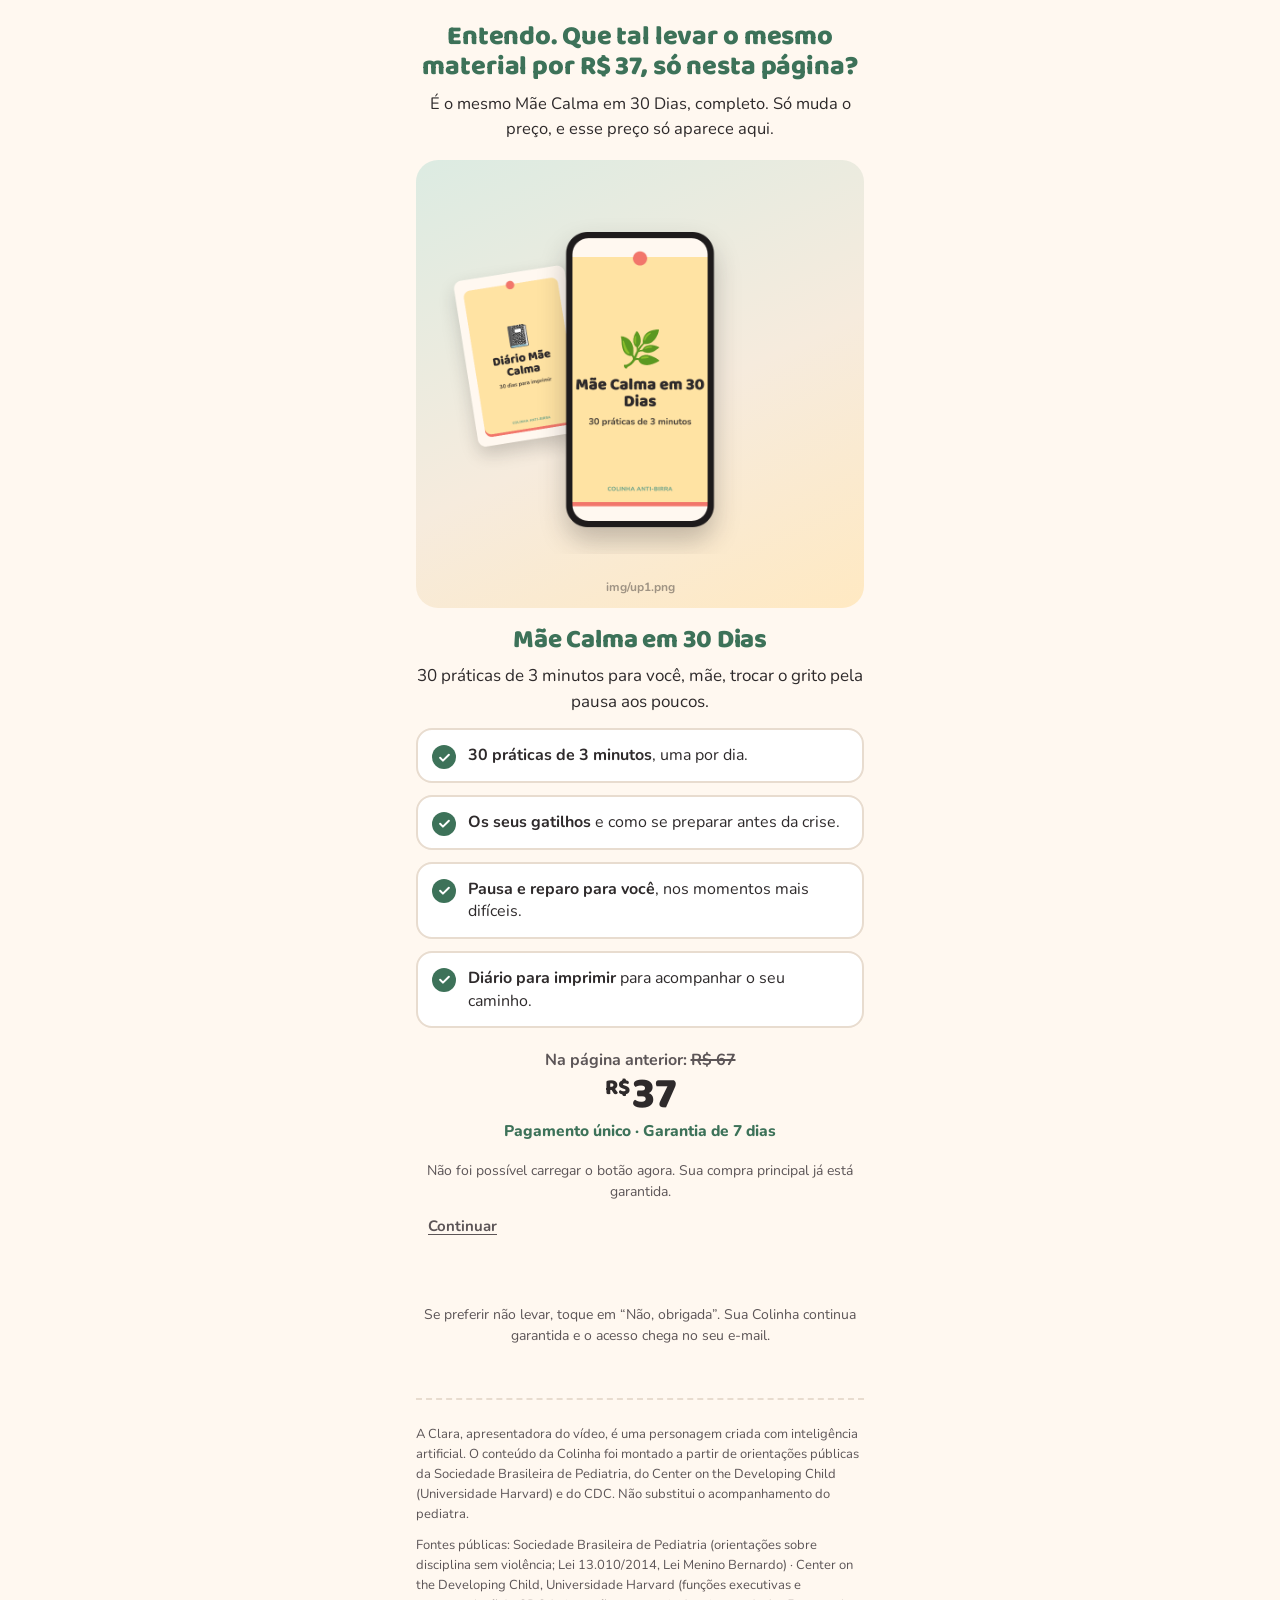
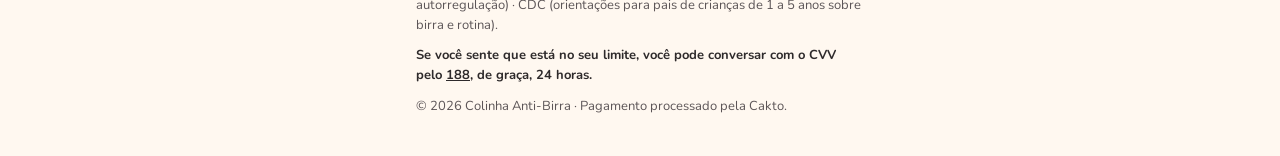
==== downsell-1.html @ 464ba3e7 "Funil Colinha Anti-Birra: quiz, oferta, upsells e downsells Co-Authored-By: Claude Opus 5.5 <noreply" ====
<!doctype html>
<html lang="pt-BR">
<head>
  <meta charset="utf-8">
  <meta name="viewport" content="width=device-width, initial-scale=1, viewport-fit=cover">
  <title>Mãe Calma em 30 Dias · Colinha Anti-Birra</title>
  <meta name="robots" content="noindex, nofollow">
  <meta name="theme-color" content="#FFF8F0">
  <link rel="icon" href="data:image/svg+xml,%3Csvg xmlns='http://www.w3.org/2000/svg' viewBox='0 0 100 100'%3E%3Ctext y='.9em' font-size='90'%3E%F0%9F%A7%A1%3C/text%3E%3C/svg%3E">
  <link rel="preconnect" href="https://fonts.googleapis.com">
  <link rel="preconnect" href="https://fonts.gstatic.com" crossorigin>
  <link rel="stylesheet" href="https://fonts.googleapis.com/css2?family=Baloo+2:wght@600;700;800&family=Nunito:wght@400;600;700&display=swap">
  <link rel="stylesheet" href="css/estilo.css">
  <style>cakto-upsell-accept:not(:defined), cakto-upsell-reject:not(:defined) { visibility: hidden; }</style>

  <!-- UTMify: UTMs -->
  <script src="https://cdn.utmify.com.br/scripts/utms/latest.js" data-utmify-prevent-xcod-sck data-utmify-prevent-subids async defer></script>

  <script src="config.js" defer></script>
  <script src="js/rastreio.js" defer></script>
  <script src="js/pos-compra.js" defer></script>
</head>
<body data-pagina="downsell-1">
  <main class="pagina">
    <section class="upsell">
      <h1>Entendo. Que tal levar o mesmo material por R$ 37, só nesta página?</h1>
      <p class="lead">É o mesmo Mãe Calma em 30 Dias, completo. Só muda o preço, e esse preço só aparece aqui.</p>

      <div class="midia midia--quadrada midia--contain" data-ph="img/up1.png">
        <img src="img/up1.png" alt="Mãe Calma em 30 Dias: práticas diárias e diário para imprimir" width="1080" height="1080" decoding="async" onerror="this.remove()">
      </div>

      <h2 class="produto-nome">Mãe Calma em 30 Dias</h2>
      <p class="produto-desc">30 práticas de 3 minutos para você, mãe, trocar o grito pela pausa aos poucos.</p>

      <ul class="lista-check">
          <li><strong>30 práticas de 3 minutos</strong>, uma por dia.</li>
          <li><strong>Os seus gatilhos</strong> e como se preparar antes da crise.</li>
          <li><strong>Pausa e reparo para você</strong>, nos momentos mais difíceis.</li>
          <li><strong>Diário para imprimir</strong> para acompanhar o seu caminho.</li>
      </ul>

      <div class="preco-up">
        <p class="de">Na página anterior: <s>R$ 67</s></p>
        <div class="valor"><small>R$</small>37</div>
        <p class="condicao">Pagamento único · Garantia de 7 dias</p>
      </div>

      <!-- Botão de um clique da Cakto: montado pelo js/pos-compra.js com o offer-id "ds1" do config.js.
           Aceitar → upsell-2.html · Recusar → upsell-2.html
           ("fim" = fim do funil: "members_area" da Cakto ou obrigado.html, conforme o AREA_MEMBROS_URL do config.js) -->
      <div class="cakto-area" id="cakto-area"
           data-oferta="ds1" data-tipo="downsell"
           data-aceitar="upsell-2.html" data-recusar="upsell-2.html"
           data-texto-sim="Sim, quero adicionar por R$ 37"></div>

      <p class="nota-up">Se preferir não levar, toque em “Não, obrigada”. Sua Colinha continua garantida e o acesso chega no seu <span class="sem-quebra">e-mail</span>.</p>
    </section>

    <footer class="rodape">
      <p>A Clara, apresentadora do vídeo, é uma personagem criada com inteligência artificial. O conteúdo da Colinha foi montado a partir de orientações públicas da Sociedade Brasileira de Pediatria, do Center on the Developing Child (Universidade Harvard) e do CDC. Não substitui o acompanhamento do pediatra.</p>
      <p>Fontes públicas: Sociedade Brasileira de Pediatria (orientações sobre disciplina sem violência; Lei 13.010/2014, Lei Menino Bernardo) · Center on the Developing Child, Universidade Harvard (funções executivas e autorregulação) · CDC (orientações para pais de crianças de 1 a 5 anos sobre birra e rotina).</p>
      <p class="cvv">Se você sente que está no seu limite, você pode conversar com o CVV pelo <a href="tel:188">188</a>, de graça, 24 horas.</p>
      <p data-suporte-linha>Suporte: <a data-suporte-email href="#">e-mail de suporte</a></p>
      <p>© 2026 Colinha Anti-Birra · Pagamento processado pela Cakto.</p>
    </footer>
  </main>
</body>
</html>
---- css/estilo.css ----
/* Colinha Anti-Birra · estilos do funil (mobile first, 390 px)
   Cores do briefing. Para texto, usamos tons mais escuros do sálvia e do coral,
   porque os tons originais não têm contraste suficiente sobre o creme. */
:root {
  --creme: #FFF8F0;
  --salvia: #6FA58C;
  --salvia-escuro: #3D7259;   /* títulos: 5,3:1 sobre o creme */
  --salvia-claro: #E3EFE8;
  --coral: #F2766B;           /* destaques e detalhes */
  --coral-botao: #D44F44;     /* fundo dos botões: texto branco a 4,2:1 */
  --coral-sombra: #A93B32;
  --coral-texto: #B9443A;     /* coral para texto pequeno */
  --grafite: #2E2A2B;
  --texto-suave: #5C5557;     /* 6,9:1 sobre o creme */
  --manteiga: #FFE3A3;
  --manteiga-claro: #FFF0CC;
  --branco: #FFFFFF;
  --borda: #E8DCCF;
  --raio: 18px;
  --sombra: 0 1px 0 rgba(46, 42, 43, .05), 0 8px 24px rgba(46, 42, 43, .07);
  --titulo: 'Baloo 2', ui-rounded, system-ui, -apple-system, 'Segoe UI', Roboto, sans-serif;
  --texto: 'Nunito', system-ui, -apple-system, 'Segoe UI', Roboto, sans-serif;
}

*, *::before, *::after { box-sizing: border-box; }
html { -webkit-text-size-adjust: 100%; }
body {
  margin: 0;
  background: var(--creme);
  color: var(--grafite);
  font-family: var(--texto);
  font-size: 17px;
  line-height: 1.5;
  -webkit-font-smoothing: antialiased;
}
img, video { display: block; max-width: 100%; }
[hidden] { display: none !important; }
a { color: var(--salvia-escuro); }
button { font: inherit; }
:focus-visible { outline: 3px solid var(--grafite); outline-offset: 3px; border-radius: 6px; }

h1, h2, h3 {
  font-family: var(--titulo);
  color: var(--salvia-escuro);
  line-height: 1.12;
  margin: 0;
  letter-spacing: -.005em;
}
h1 { font-weight: 800; font-size: 28px; }
h2 { font-weight: 800; font-size: 25px; }
h3 { font-weight: 700; font-size: 20px; }
p { margin: 0; }

.pagina { max-width: 480px; margin: 0 auto; padding: 0 16px; }

.marca-texto {
  background: linear-gradient(180deg, transparent 52%, var(--manteiga) 52%);
  color: var(--grafite);
  padding: 0 2px;
  -webkit-box-decoration-break: clone;
  box-decoration-break: clone;
}
.sem-quebra { white-space: nowrap; }
.so-leitor {
  position: absolute; width: 1px; height: 1px; overflow: hidden;
  clip: rect(0 0 0 0); white-space: nowrap;
}

/* ---------- Selo ---------- */
.selo {
  display: inline-flex; align-items: center; gap: 6px;
  background: var(--salvia-claro);
  color: var(--salvia-escuro);
  font-weight: 800; font-size: 14px;
  padding: 5px 12px;
  border-radius: 999px;
  border: 1.5px solid rgba(61, 114, 89, .18);
}

/* ---------- Botões ---------- */
.btn {
  display: flex; align-items: center; justify-content: center;
  width: 100%;
  min-height: 56px;
  padding: 12px 18px;
  border: 0;
  border-radius: 16px;
  background: var(--coral-botao);
  color: var(--branco);
  font-family: var(--titulo);
  font-weight: 800;
  font-size: 19px;
  line-height: 1.15;
  letter-spacing: .02em;
  text-align: center;
  text-decoration: none;
  cursor: pointer;
  box-shadow: 0 4px 0 var(--coral-sombra);
  transition: transform .08s ease, box-shadow .08s ease, filter .15s ease;
  -webkit-tap-highlight-color: transparent;
}
.btn:hover { filter: brightness(.96); }
.btn:active { transform: translateY(3px); box-shadow: 0 1px 0 var(--coral-sombra); }
.btn[disabled] {
  background: #CFC6BC; color: #4A4446; box-shadow: none; cursor: not-allowed; filter: none;
}
.btn--pulso { animation: pulso 2.4s ease-in-out infinite; }
@keyframes pulso {
  0%, 100% { transform: scale(1); }
  50% { transform: scale(1.025); }
}

.link-discreto {
  display: inline-flex; align-items: center; justify-content: center;
  min-height: 48px; padding: 8px 12px;
  background: none; border: 0;
  color: var(--texto-suave);
  font-size: 15px; font-weight: 700;
  text-decoration: underline; text-underline-offset: 3px;
  cursor: pointer;
}

/* ---------- Mídia com placeholder (some quando a imagem carrega) ---------- */
.midia {
  position: relative;
  overflow: hidden;
  border-radius: 22px;
  background: linear-gradient(155deg, #DCEBE2 0%, #F6EBDD 55%, #FFE9C2 100%);
}
.midia::after {
  content: attr(data-ph);
  position: absolute; left: 0; right: 0; bottom: 12px;
  text-align: center;
  font-size: 12px; font-weight: 700;
  color: rgba(46, 42, 43, .45);
}
.midia > img, .midia > video {
  position: absolute; inset: 0;
  width: 100%; height: 100%;
  object-fit: cover;
  z-index: 1;
}
.midia--contain > img { object-fit: contain; }
.midia--quadrada { aspect-ratio: 1 / 1; background-color: transparent; }

/* ---------- Etapa 1: capa (precisa caber inteira em 390×844) ---------- */
.capa {
  display: flex;
  flex-direction: column;
  justify-content: center;
  min-height: 100vh;
  min-height: 100svh;
  padding: 14px 0 14px;
}
.capa .selo { align-self: flex-start; }
.capa h1 { margin-top: 10px; font-size: 27px; }
.capa .subtitulo { margin-top: 8px; font-size: 16px; line-height: 1.42; }
.capa .subtitulo strong { color: var(--salvia-escuro); }
.capa-midia {
  flex: 1 1 0;
  min-height: 150px;
  max-height: 470px;
  margin: 14px 0;
}
.capa-midia > img { object-position: 40% 22%; }
.capa .nota {
  margin-top: 10px;
  font-size: 13.5px; line-height: 1.4;
  color: var(--texto-suave);
  text-align: center;
}

/* ---------- Quiz ---------- */
.quiz { min-height: 100vh; min-height: 100svh; display: flex; flex-direction: column; }
.quiz-topo {
  position: sticky; top: 0; z-index: 5;
  display: flex; align-items: center; gap: 12px;
  padding: 10px 0;
  background: var(--creme);
}
.voltar {
  flex: 0 0 auto;
  display: inline-flex; align-items: center; justify-content: center;
  width: 48px; height: 48px;
  border-radius: 50%;
  border: 2px solid var(--borda);
  background: var(--branco);
  color: var(--grafite);
  cursor: pointer;
}
.voltar svg { width: 22px; height: 22px; }
.voltar[aria-hidden="true"] { visibility: hidden; }
.progresso {
  flex: 1 1 auto;
  height: 10px;
  border-radius: 999px;
  background: #EFE4D6;
  overflow: hidden;
}
.progresso > span {
  display: block; height: 100%; width: 0;
  border-radius: inherit;
  background: var(--salvia);
  transition: width .35s ease;
}
.quiz-conteudo { flex: 1 1 auto; display: flex; flex-direction: column; padding: 8px 0 24px; }
.q-titulo { font-size: 25px; margin-top: 6px; }
.q-titulo:focus { outline: none; }
.q-dica { margin-top: 6px; color: var(--texto-suave); font-size: 15px; font-weight: 600; }

.opcoes { display: grid; gap: 10px; margin-top: 18px; }
.opcao {
  display: flex; align-items: center; justify-content: space-between; gap: 12px;
  width: 100%;
  min-height: 56px;
  padding: 12px 16px;
  text-align: left;
  background: var(--branco);
  color: var(--grafite);
  border: 2px solid var(--borda);
  border-radius: 16px;
  font-size: 17px; font-weight: 700; line-height: 1.3;
  cursor: pointer;
  transition: border-color .12s ease, background .12s ease, transform .08s ease;
  -webkit-tap-highlight-color: transparent;
}
.opcao:active { transform: scale(.985); }
.opcao .marca {
  flex: 0 0 auto;
  width: 24px; height: 24px;
  border-radius: 50%;
  border: 2px solid #CDBFB0;
  display: inline-flex; align-items: center; justify-content: center;
  color: var(--branco);
}
.opcao--check .marca { border-radius: 7px; }
.opcao .marca svg { width: 15px; height: 15px; opacity: 0; }
.opcao.selecionada { border-color: var(--salvia-escuro); background: var(--salvia-claro); }
.opcao.selecionada .marca { background: var(--salvia-escuro); border-color: var(--salvia-escuro); }
.opcao.selecionada .marca svg { opacity: 1; }

.rodape-fixo {
  position: sticky; bottom: 0;
  margin-top: auto;
  padding: 16px 0 calc(12px + env(safe-area-inset-bottom));
  background: linear-gradient(180deg, rgba(255, 248, 240, 0) 0, var(--creme) 18px);
}

/* Reforços */
.reforco { display: flex; flex-direction: column; gap: 16px; margin-top: 8px; }
.reforco-icone {
  width: 64px; height: 64px; border-radius: 50%;
  display: flex; align-items: center; justify-content: center;
  background: var(--salvia-claro); font-size: 32px;
}
.reforco p { font-size: 18px; }
.fonte { font-size: 14px !important; color: var(--texto-suave); font-weight: 600; }

.postit {
  position: relative;
  background: var(--manteiga);
  border-radius: 6px 6px 22px 6px;
  padding: 26px 20px 20px;
  box-shadow: 0 10px 24px rgba(46, 42, 43, .12);
  transform: rotate(-1.4deg);
  margin: 10px 4px;
}
.postit::before {
  content: "";
  position: absolute; top: -11px; left: 50%;
  width: 92px; height: 24px; margin-left: -46px;
  background: rgba(111, 165, 140, .45);
  border-radius: 3px;
  transform: rotate(2deg);
}
.postit-titulo { font-family: var(--titulo); font-weight: 800; font-size: 20px; color: var(--grafite); }
.postit-frase { margin-top: 8px; font-size: 18px; line-height: 1.45; font-weight: 600; }

/* Nome */
.campo {
  width: 100%;
  min-height: 56px;
  margin-top: 18px;
  padding: 12px 16px;
  border: 2px solid var(--borda);
  border-radius: 16px;
  background: var(--branco);
  color: var(--grafite);
  font: 700 19px var(--texto);
}
.campo:focus { outline: none; border-color: var(--salvia-escuro); box-shadow: 0 0 0 4px rgba(61, 114, 89, .18); }
.campo::placeholder { color: #8A8183; font-weight: 600; }
.privacidade { margin-top: 10px; font-size: 14px; color: var(--texto-suave); }
.acoes-nome { display: grid; gap: 4px; margin-top: 20px; justify-items: center; }

/* ---------- Carregamento ---------- */
.carregando {
  min-height: 100vh; min-height: 100svh;
  display: flex; flex-direction: column; justify-content: center; align-items: center;
  gap: 28px; padding: 24px 0;
  text-align: center;
}
.anel {
  width: 72px; height: 72px; border-radius: 50%;
  border: 7px solid var(--salvia-claro);
  border-top-color: var(--salvia);
  animation: girar 1s linear infinite;
}
@keyframes girar { to { transform: rotate(360deg); } }
.passos-carregando { list-style: none; margin: 0; padding: 0; display: grid; gap: 14px; text-align: left; width: 100%; max-width: 340px; }
.passos-carregando li {
  display: flex; align-items: center; gap: 12px;
  font-size: 17px; font-weight: 700;
  color: #9A9092;
  transition: color .3s ease;
}
.passos-carregando li.ativo, .passos-carregando li.feito { color: var(--grafite); }
.passos-carregando .ck {
  flex: 0 0 auto;
  width: 28px; height: 28px; border-radius: 50%;
  border: 2px solid #D9CDBF;
  display: inline-flex; align-items: center; justify-content: center;
  color: var(--branco);
  transition: background .3s ease, border-color .3s ease;
}
.passos-carregando .ck svg { width: 16px; height: 16px; opacity: 0; transition: opacity .3s ease; }
.passos-carregando li.ativo .ck { border-color: var(--salvia); box-shadow: 0 0 0 4px var(--salvia-claro); }
.passos-carregando li.feito .ck { background: var(--salvia-escuro); border-color: var(--salvia-escuro); }
.passos-carregando li.feito .ck svg { opacity: 1; }

/* ---------- Resultado ---------- */
.resultado { padding: 20px 0 8px; }
.resultado h1 { font-size: 27px; }
.resultado h1:focus { outline: none; }
.mapa {
  margin-top: 16px;
  background: var(--branco);
  border: 2px solid var(--borda);
  border-radius: var(--raio);
  padding: 16px;
  box-shadow: var(--sombra);
}
.mapa h2 { font-size: 19px; color: var(--grafite); }
.mapa ul { list-style: none; margin: 10px 0 0; padding: 0; display: grid; gap: 10px; }
.mapa li { display: flex; gap: 10px; font-size: 15.5px; line-height: 1.42; }
.mapa li .ic { flex: 0 0 auto; width: 24px; text-align: center; font-size: 18px; line-height: 1.3; }
.mapa strong { color: var(--grafite); }
.aviso-idade {
  margin-top: 12px; padding: 10px 12px;
  background: var(--manteiga-claro); border-radius: 12px;
  font-size: 14.5px;
}

.vsl-intro { margin: 22px 0 10px; text-align: center; font-weight: 700; font-size: 16px; }
.vsl {
  width: 100%;
  max-width: 300px;
  margin: 0 auto;
  aspect-ratio: 9 / 16;
  box-shadow: 0 12px 30px rgba(46, 42, 43, .18);
}
.vsl > video { background: transparent; }
.vsl-som {
  position: absolute; inset: 0; z-index: 3;
  display: flex; align-items: center; justify-content: center;
  padding: 0; border: 0;
  background: rgba(46, 42, 43, .30);
  cursor: pointer;
  -webkit-tap-highlight-color: transparent;
}
.vsl-som span {
  display: inline-flex; align-items: center; gap: 8px;
  min-height: 56px;
  padding: 12px 20px;
  border-radius: 999px;
  background: var(--coral-botao);
  color: var(--branco);
  font-family: var(--titulo); font-weight: 800; font-size: 20px;
  box-shadow: 0 6px 18px rgba(0, 0, 0, .25);
  animation: pulso 1.8s ease-in-out infinite;
}
.vsl-toque {
  position: absolute; inset: 0 0 8px; z-index: 2;
  display: flex; align-items: center; justify-content: center;
  background: transparent; border: 0; padding: 0;
  cursor: pointer;
  -webkit-tap-highlight-color: transparent;
}
.vsl-toque .icone-play {
  width: 76px; height: 76px; border-radius: 50%;
  display: flex; align-items: center; justify-content: center;
  background: rgba(46, 42, 43, .55); color: var(--branco);
  opacity: 0; transition: opacity .2s ease;
}
.vsl-toque.pausado .icone-play { opacity: 1; }
.vsl-toque .icone-play svg { width: 34px; height: 34px; margin-left: 4px; }
.vsl-barra {
  position: absolute; left: 0; right: 0; bottom: 0; z-index: 4;
  height: 6px;
  background: rgba(255, 255, 255, .35);
  pointer-events: none;
}
.vsl-barra > span { display: block; height: 100%; width: 0; background: var(--coral); }
.vsl-aviso {
  position: absolute; left: 12px; right: 12px; bottom: 18px; z-index: 4;
  padding: 10px 12px; border-radius: 12px;
  background: rgba(255, 255, 255, .92);
  font-size: 14px; font-weight: 700; text-align: center;
}
.ler-oferta { text-align: center; margin-top: 6px; }

/* ---------- Oferta ---------- */
.oferta-abre { animation: surgir .45s ease both; }
@keyframes surgir { from { opacity: 0; transform: translateY(10px); } to { opacity: 1; transform: none; } }

.caixa-preco {
  margin-top: 18px;
  background: var(--branco);
  border: 2px solid var(--borda);
  border-radius: var(--raio);
  padding: 18px 16px;
  text-align: center;
  box-shadow: var(--sombra);
}
.caixa-preco .valor {
  font-family: var(--titulo); font-weight: 800;
  font-size: 46px; line-height: 1;
  color: var(--grafite);
}
.caixa-preco .valor small { font-size: 22px; vertical-align: 14px; margin-right: 2px; }
.caixa-preco .condicao { margin-top: 6px; font-weight: 800; color: var(--salvia-escuro); }
.caixa-preco .btn { margin-top: 14px; }
.caixa-preco .miudo { margin-top: 10px; font-size: 14px; color: var(--texto-suave); }

.secao { margin-top: 34px; }
.secao > h2 { font-size: 24px; }
.secao > p { margin-top: 10px; }

.oferta-mockup { margin-top: 26px; }
.oferta-titulo { margin-top: 16px; text-align: center; }
.oferta-sub { margin-top: 8px; text-align: center; color: var(--grafite); }

.lista-check { list-style: none; margin: 14px 0 0; padding: 0; display: grid; gap: 12px; }
.lista-check li {
  position: relative;
  padding: 14px 14px 14px 50px;
  background: var(--branco);
  border: 2px solid var(--borda);
  border-radius: 16px;
  font-size: 16px; line-height: 1.42;
}
.lista-check li::before {
  content: "";
  position: absolute; left: 14px; top: 15px;
  width: 24px; height: 24px; border-radius: 50%;
  background: var(--salvia-escuro) url("data:image/svg+xml,%3Csvg xmlns='http://www.w3.org/2000/svg' viewBox='0 0 24 24' fill='none' stroke='%23fff' stroke-width='3.2' stroke-linecap='round' stroke-linejoin='round'%3E%3Cpath d='M5 12.5l4.5 4.5L19 7.5'/%3E%3C/svg%3E") center / 15px no-repeat;
}
.lista-check strong { color: var(--grafite); }

.chips { display: flex; flex-wrap: wrap; gap: 8px; margin-top: 14px; }
.chip {
  padding: 6px 12px; border-radius: 999px;
  background: var(--branco); border: 1.5px solid var(--borda);
  font-size: 14.5px; font-weight: 700;
}
.chip.sua { background: var(--manteiga); border-color: #E9C877; }
.chips-legenda { margin-top: 8px; font-size: 14px; color: var(--texto-suave); }

.passos3 { display: grid; gap: 12px; margin-top: 14px; counter-reset: passo; }
.passo3 {
  position: relative;
  padding: 16px 16px 16px 66px;
  background: var(--manteiga-claro);
  border-radius: 16px;
}
.passo3::before {
  counter-increment: passo;
  content: counter(passo);
  position: absolute; left: 14px; top: 14px;
  width: 38px; height: 38px; border-radius: 50%;
  display: flex; align-items: center; justify-content: center;
  background: var(--salvia-escuro); color: var(--branco);
  font-family: var(--titulo); font-weight: 800; font-size: 20px;
}
.passo3 h3 { font-size: 19px; color: var(--grafite); }
.passo3 p { margin-top: 4px; font-size: 15.5px; }

.dupla { display: grid; gap: 12px; margin-top: 14px; }
.cartao {
  padding: 16px;
  border-radius: 16px;
  background: var(--branco);
  border: 2px solid var(--borda);
}
.cartao h3 { font-size: 19px; }
.cartao p { margin-top: 6px; font-size: 15.5px; }
.cartao--sim { border-color: #B9D6C6; background: #F3F9F5; }
.cartao--nao { border-color: #F0C9C3; background: #FFF4F1; }
.cartao--nao h3 { color: var(--coral-texto); }

.garantia {
  display: flex; gap: 14px; align-items: flex-start;
  margin-top: 16px; padding: 16px;
  border-radius: 16px;
  background: var(--salvia-claro);
}
.garantia .selo-7 {
  flex: 0 0 auto;
  width: 62px; height: 62px; border-radius: 50%;
  display: flex; flex-direction: column; align-items: center; justify-content: center;
  background: var(--salvia-escuro); color: var(--branco);
  font-family: var(--titulo); font-weight: 800; line-height: 1;
}
.garantia .selo-7 b { font-size: 26px; }
.garantia .selo-7 span { font-size: 11px; letter-spacing: .04em; }
.garantia p { font-size: 15.5px; }

.faq { margin-top: 14px; display: grid; gap: 10px; }
.faq details {
  background: var(--branco);
  border: 2px solid var(--borda);
  border-radius: 16px;
  overflow: hidden;
}
.faq summary {
  list-style: none;
  display: flex; align-items: center; justify-content: space-between; gap: 12px;
  min-height: 56px;
  padding: 12px 16px;
  font-weight: 800; font-size: 16.5px;
  cursor: pointer;
}
.faq summary::-webkit-details-marker { display: none; }
.faq summary::after {
  content: "+";
  flex: 0 0 auto;
  font-family: var(--titulo); font-size: 26px; line-height: 1;
  color: var(--salvia-escuro);
}
.faq details[open] summary::after { content: "–"; }
.faq details p { padding: 0 16px 16px; font-size: 15.5px; }

/* ---------- Upsell / downsell / obrigado ---------- */
.topo-ok {
  display: flex; align-items: center; justify-content: center; gap: 8px;
  padding: 10px 16px;
  background: var(--salvia-escuro); color: var(--branco);
  font-weight: 800; font-size: 15px; text-align: center;
}
.upsell { padding: 22px 0 8px; }
.upsell h1 { font-size: 27px; text-align: center; }
.upsell .lead { margin-top: 10px; text-align: center; font-size: 16.5px; }
.upsell .midia { margin-top: 18px; }
.produto-nome { margin-top: 18px; text-align: center; font-size: 26px; }
.produto-desc { margin-top: 8px; text-align: center; }
.preco-up {
  margin-top: 20px; text-align: center;
}
.preco-up .de { color: var(--texto-suave); font-weight: 700; font-size: 16px; }
.preco-up .de s { text-decoration-thickness: 2px; }
.preco-up .valor { font-family: var(--titulo); font-weight: 800; font-size: 44px; line-height: 1.05; color: var(--grafite); }
.preco-up .valor small { font-size: 22px; vertical-align: 13px; margin-right: 2px; }
.preco-up .condicao { font-weight: 800; color: var(--salvia-escuro); font-size: 15.5px; }

.cakto-area { margin-top: 18px; min-height: 130px; }
.cakto-area cakto-upsell-buttons { display: block; font-family: var(--titulo); font-size: 19px; }
/* Os botões da Cakto ficam num shadow DOM, mas expõem part="button": dá para padronizar por fora */
.cakto-area cakto-upsell-accept, .cakto-area cakto-upsell-reject { display: block; text-align: center; }
cakto-upsell-accept::part(button) {
  display: block;
  width: 100%;
  min-height: 56px;
  padding: 12px 18px;
  border: 0;
  border-radius: 16px;
  background: var(--coral-botao);
  color: var(--branco);
  font-family: var(--titulo);
  font-weight: 800;
  font-size: 19px;
  line-height: 1.15;
  letter-spacing: .02em;
  box-shadow: 0 4px 0 var(--coral-sombra);
  cursor: pointer;
}
cakto-upsell-accept::part(button):active { transform: translateY(3px); box-shadow: 0 1px 0 var(--coral-sombra); }
cakto-upsell-reject::part(button) {
  display: block;
  width: 100%;
  min-height: 48px;
  margin-top: 10px;
  padding: 8px 12px;
  border: 0;
  background: transparent;
  color: var(--texto-suave);
  font-family: var(--texto);
  font-weight: 700;
  font-size: 15px;
  text-decoration: underline;
  text-underline-offset: 3px;
  cursor: pointer;
}
.nota-up { margin-top: 14px; font-size: 14px; color: var(--texto-suave); text-align: center; }

.obrigado { padding: 28px 0 8px; text-align: center; }
.obrigado .icone-ok {
  width: 76px; height: 76px; margin: 0 auto 14px; border-radius: 50%;
  display: flex; align-items: center; justify-content: center;
  background: var(--salvia-escuro); color: var(--branco);
}
.obrigado .icone-ok svg { width: 40px; height: 40px; }
.obrigado .lead { margin-top: 12px; font-size: 18px; }
.passos-obrigado { list-style: none; margin: 22px 0 0; padding: 0; display: grid; gap: 12px; text-align: left; }
.passos-obrigado li {
  display: flex; gap: 12px; align-items: flex-start;
  padding: 14px; border-radius: 16px;
  background: var(--branco); border: 2px solid var(--borda);
  font-size: 16px;
}
.passos-obrigado .n {
  flex: 0 0 auto;
  width: 32px; height: 32px; border-radius: 50%;
  display: flex; align-items: center; justify-content: center;
  background: var(--manteiga); font-family: var(--titulo); font-weight: 800;
}
.obrigado .btn { margin-top: 22px; }

/* ---------- Rodapé ---------- */
.rodape {
  margin-top: 44px;
  padding: 24px 0 40px;
  border-top: 2px dashed var(--borda);
  font-size: 13px;
  line-height: 1.55;
  color: var(--texto-suave);
}
.rodape p + p { margin-top: 10px; }
.rodape a { color: var(--grafite); font-weight: 700; }
.rodape .cvv { color: var(--grafite); font-weight: 700; }

@media (min-width: 560px) {
  .capa h1 { font-size: 32px; }
}

@media (prefers-reduced-motion: reduce) {
  *, *::before, *::after { animation: none !important; transition: none !important; scroll-behavior: auto !important; }
}
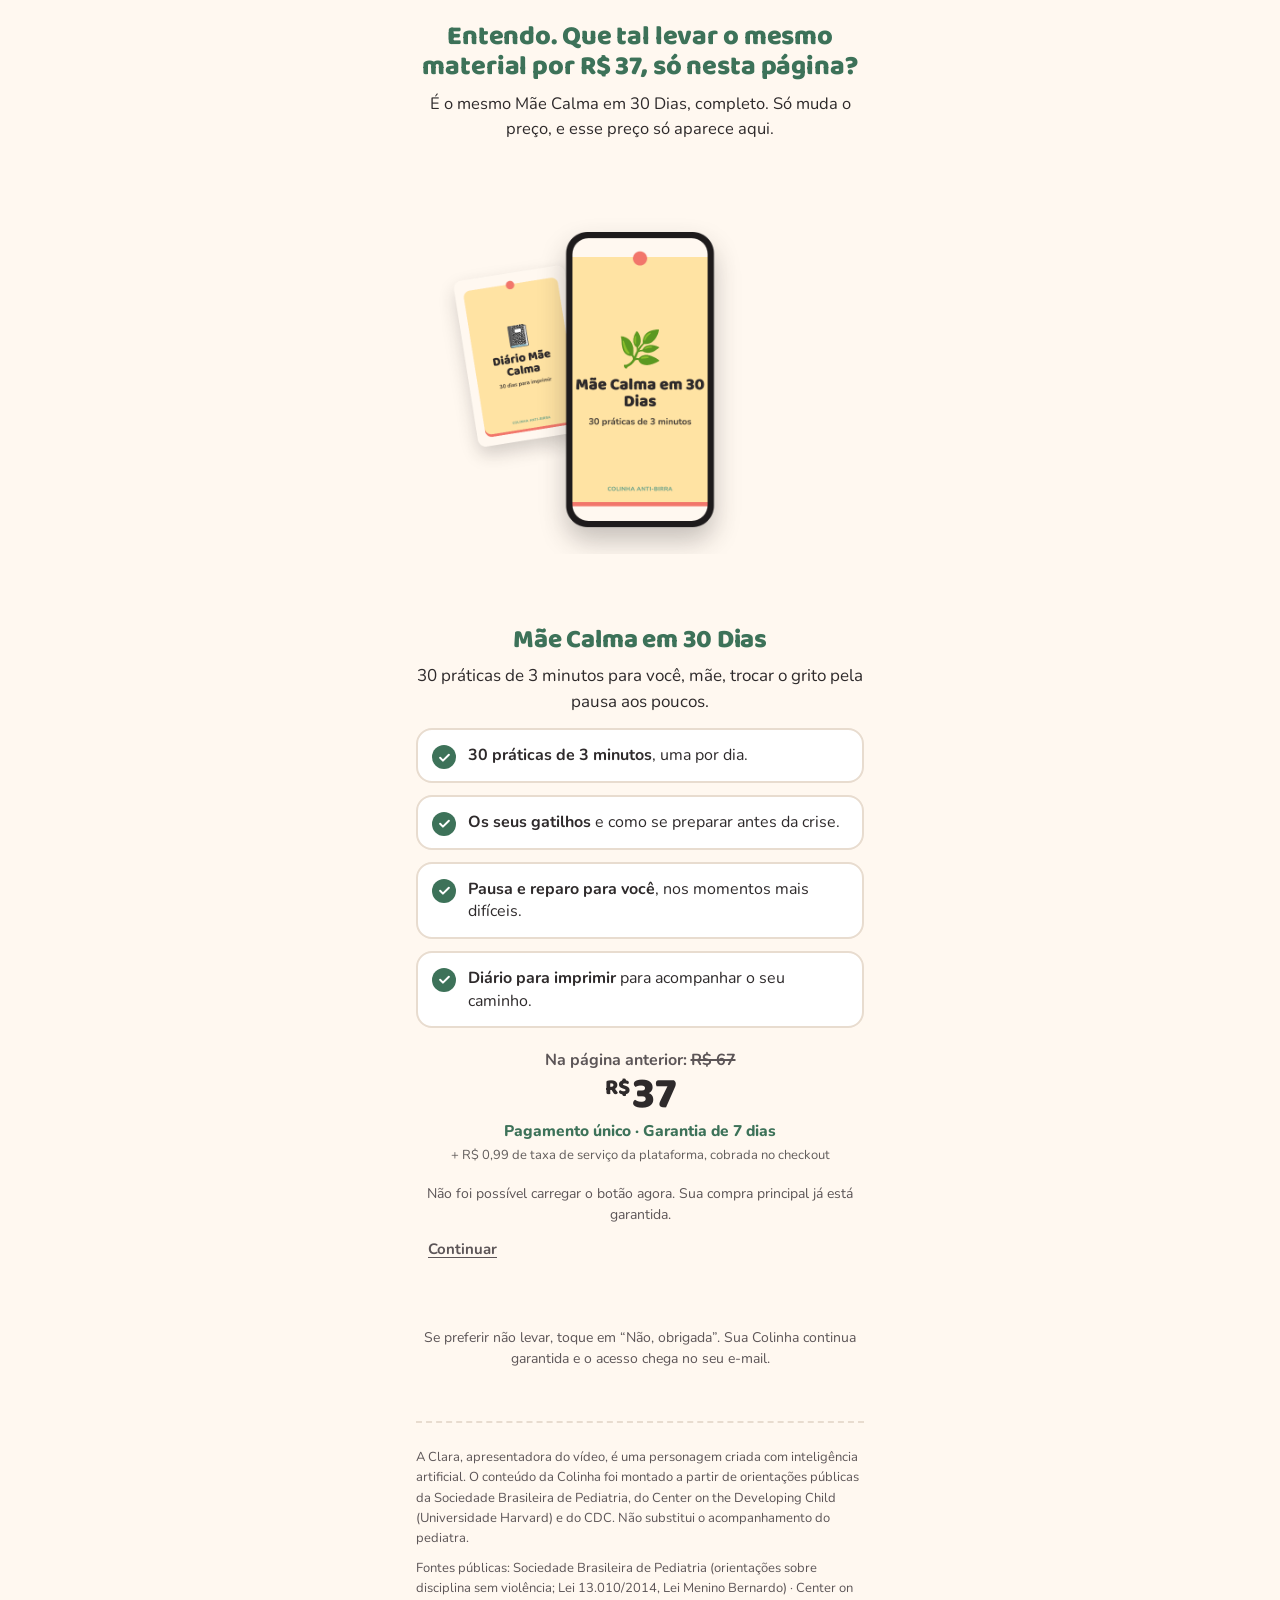
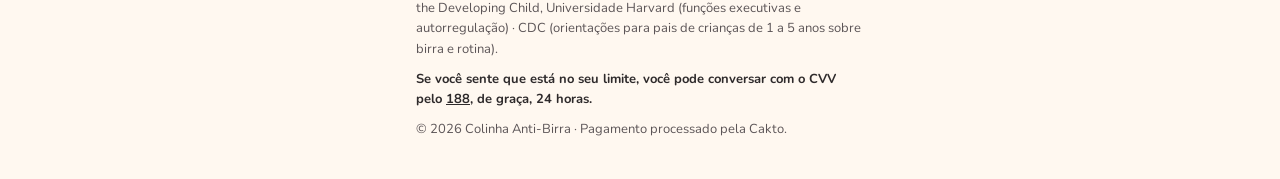
==== commit 5a7704d1: "Logo nova do produto na oferta e no obrigado; ícone da aba com o símbolo da marca - Título da oferta" ====
--- a/downsell-1.html
+++ b/downsell-1.html
@@ -6,7 +6,8 @@
   <title>Mãe Calma em 30 Dias · Colinha Anti-Birra</title>
   <meta name="robots" content="noindex, nofollow">
   <meta name="theme-color" content="#FFF8F0">
-  <link rel="icon" href="data:image/svg+xml,%3Csvg xmlns='http://www.w3.org/2000/svg' viewBox='0 0 100 100'%3E%3Ctext y='.9em' font-size='90'%3E%F0%9F%A7%A1%3C/text%3E%3C/svg%3E">
+  <link rel="icon" type="image/png" href="img/icone.png">
+  <link rel="apple-touch-icon" href="img/icone.png">
   <link rel="preconnect" href="https://fonts.googleapis.com">
   <link rel="preconnect" href="https://fonts.gstatic.com" crossorigin>
   <link rel="stylesheet" href="https://fonts.googleapis.com/css2?family=Baloo+2:wght@600;700;800&family=Nunito:wght@400;600;700&display=swap">
--- a/css/estilo.css
+++ b/css/estilo.css
@@ -645,3 +645,11 @@
 @media (prefers-reduced-motion: reduce) {
   *, *::before, *::after { animation: none !important; transition: none !important; scroll-behavior: auto !important; }
 }
+
+/* Logo do produto (22/11): no título da oferta e no topo da página de obrigado */
+.oferta-logo img { display: block; width: 210px; max-width: 62%; height: auto; margin: 0 auto; }
+.obrigado .obrigado-logo { display: block; width: 150px; max-width: 46%; height: auto; margin: 0 auto 18px; }
+
+/* Imagem carregada: some o fundo e o nome do arquivo do placeholder (igual ao Prato Ponte; o onerror remove o <img> e o placeholder volta) */
+.midia--contain:has(> img) { background: none; }
+.midia:has(> img)::after { content: none; }
